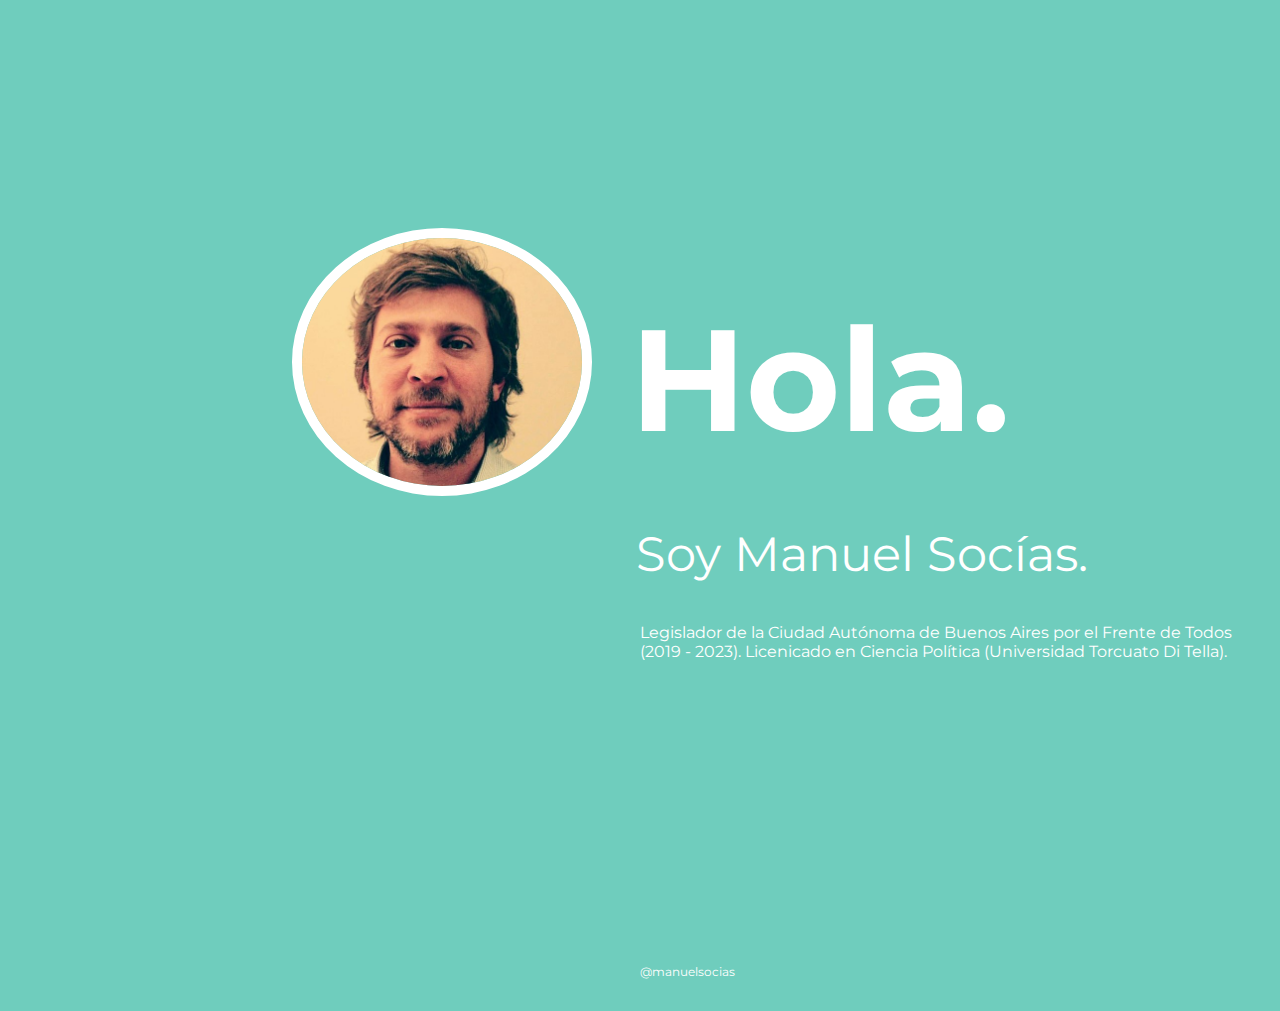
==== public/index.html @ 345fb531 "Site rebuild Mon, Dec  2, 2019  4:28:32 PM" ====
<!DOCTYPE html>
<html lang="es"><head>
	<meta name="generator" content="Hugo 0.60.0" />
    <meta charset="UTF-8">
    <meta name="viewport" content="width=device-width, initial-scale=1.0">
        <meta name="description" content="">

    <title>
            MS
    </title>

    
    <link rel="stylesheet" href="/css/style.css">

    <link rel="stylesheet" href="https://fonts.googleapis.com/css?family=Montserrat:400,700">
    <link rel="stylesheet" href="https://use.fontawesome.com/releases/v5.8.1/css/all.css" integrity="sha384-50oBUHEmvpQ+1lW4y57PTFmhCaXp0ML5d60M1M7uH2+nqUivzIebhndOJK28anvf" crossorigin="anonymous">

    
    <link rel="apple-touch-icon" sizes="180x180" href="/apple-touch-icon.png">
    <link rel="icon" type="image/png" sizes="32x32" href="/favicon-32x32.png">
    <link rel="icon" type="image/png" sizes="16x16" href="/favicon-16x16.png">
    <link rel="manifest" href="/site.webmanifest">

    
    <link href="/index.xml" rel="alternate" type="application/rss+xml" title="MS" />

    
        
    
</head>
<body>

<main>
    <div class="block introduction">
        <div class="column left">
            <img src="images/portrait.jpg" class="portrait" alt="Portrait" />
        </div>
        <div class="column right"><h1>Hola.</h1><h2>Soy Manuel Socías.</h2>
            <p>Legislador de la Ciudad Autónoma de Buenos Aires por el Frente de Todos (2019 - 2023). 

Licenicado en Ciencia Política (Universidad Torcuato Di Tella). </p>

            <div class="links"><a rel="me" href="mailto:manuel.salvador.socias@gmail.com" title="E-mail">
                        <span class="fas fa-envelope"></span>
                    </a><a rel="me" href="https://www.instagram.com/manuelsocias/" title="Instagram">
                        <span class="fab fa-instagram"></span>
                    </a><a rel="me" href="https://twitter.com/manuelsocias" title="Twitter">
                        <span class="fab fa-twitter"></span>
                    </a></div>
        </div>
    </div></main>

<footer>
    <div class="column"></div>
    <div class="column">
        @manuelsocias
    </div>
</footer></body>
</html>
---- css/style.css ----
html,body{color:#fff;margin:1rem;padding:0}html{font-family:Montserrat,"Helvetica Neue","Segoe UI",Helvetica,Arial,sans-serif;font-size:16px;overflow-y:auto}body{background-color:#6fcdbd}a{-webkit-transition:color 0.2s ease-out;-moz-transition:color 0.2s ease-out;transition:color 0.2s ease-out;color:#fff}a:hover{color:#333}h1{font-size:9rem}h2{font-size:3rem;font-weight:normal}h3{font-size:2rem;font-weight:normal}@media screen and (max-width: 992px){h1{font-size:15vw}h2{font-size:2.5rem}}img.portrait{box-sizing:border-box;border-radius:50%;border:10px solid #fff;margin:2em 3em;width:100%;height:auto;max-width:300px;max-height:300px}.column{flex:1}main .block{display:flex}main .block.introduction{margin-top:20vh;min-height:calc(100vh - 20vh)}main .column.left{text-align:end}main .column.right h1{margin-left:-10px;margin-bottom:0.4em}main .column.right h2{margin-left:-4px;margin-top:0}main .column.right .links{margin-top:2.5rem;font-size:1.5rem}main .column.right .links a{margin-right:0.5rem;text-decoration:none}@media screen and (max-width: 992px){main .block{flex-direction:column}main .block.introduction{margin-top:0}main .column.left{text-align:center}main .column.right h1{margin-top:0}main img.portrait{margin:0}}footer{display:flex;margin-top:3rem;font-size:0.75rem}@media screen and (max-width: 992px){footer{flex-direction:column}}
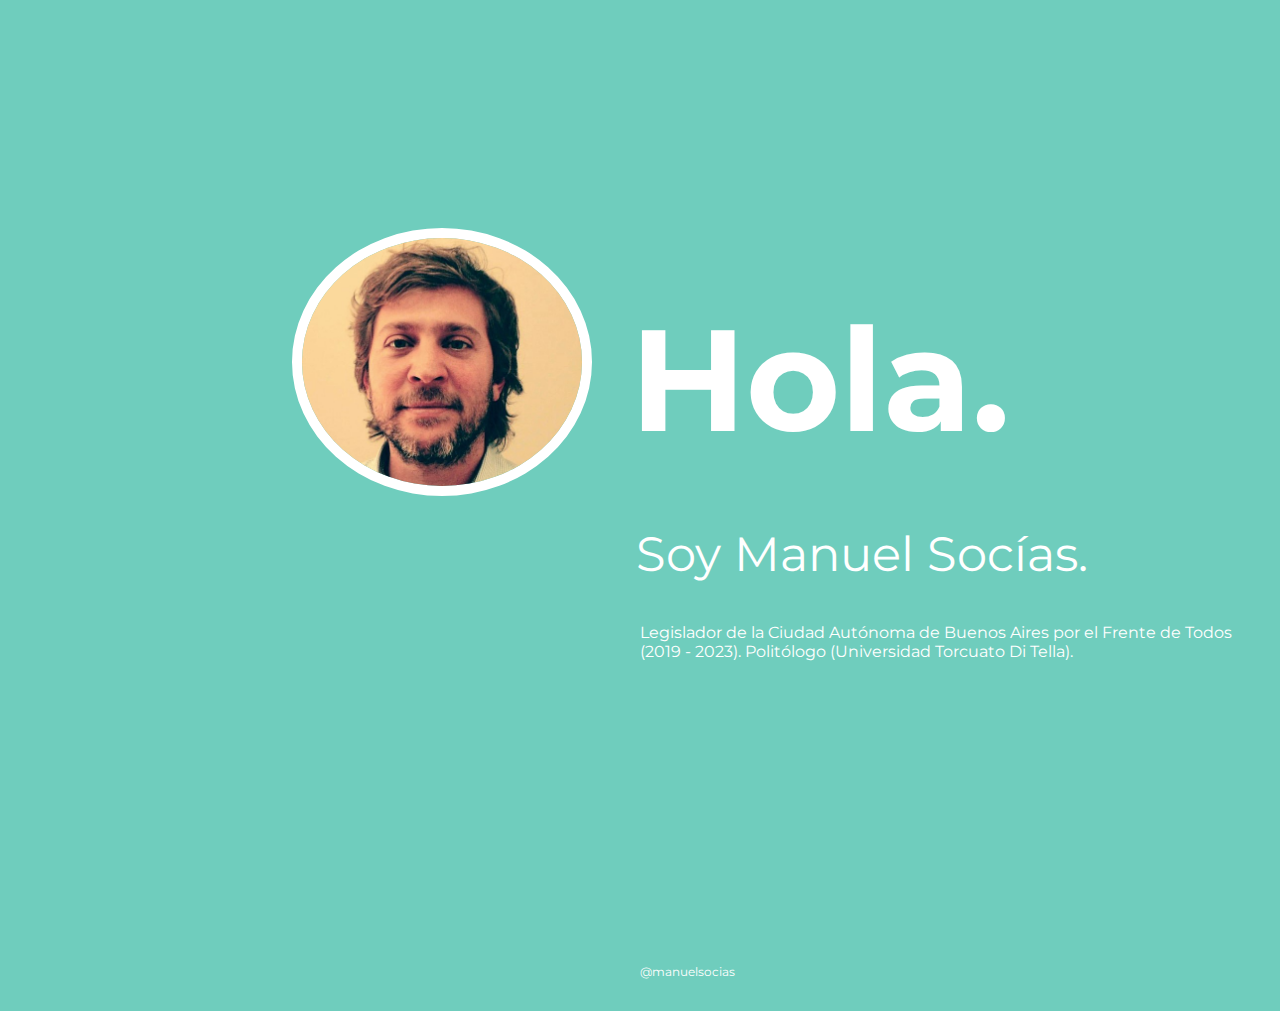
==== commit 6b6e798e: "Site rebuild Mon, Dec  2, 2019  4:33:04 PM" ====
--- a/public/index.html
+++ b/public/index.html
@@ -6,7 +6,7 @@
         <meta name="description" content="">
 
     <title>
-            MS
+            Manuel Socías
     </title>
 
     
@@ -22,7 +22,7 @@
     <link rel="manifest" href="/site.webmanifest">
 
     
-    <link href="/index.xml" rel="alternate" type="application/rss+xml" title="MS" />
+    <link href="/index.xml" rel="alternate" type="application/rss+xml" title="Manuel Socías" />
 
     
         
@@ -38,7 +38,7 @@
         <div class="column right"><h1>Hola.</h1><h2>Soy Manuel Socías.</h2>
             <p>Legislador de la Ciudad Autónoma de Buenos Aires por el Frente de Todos (2019 - 2023). 
 
-Licenicado en Ciencia Política (Universidad Torcuato Di Tella). </p>
+Politólogo (Universidad Torcuato Di Tella). </p>
 
             <div class="links"><a rel="me" href="mailto:manuel.salvador.socias@gmail.com" title="E-mail">
                         <span class="fas fa-envelope"></span>
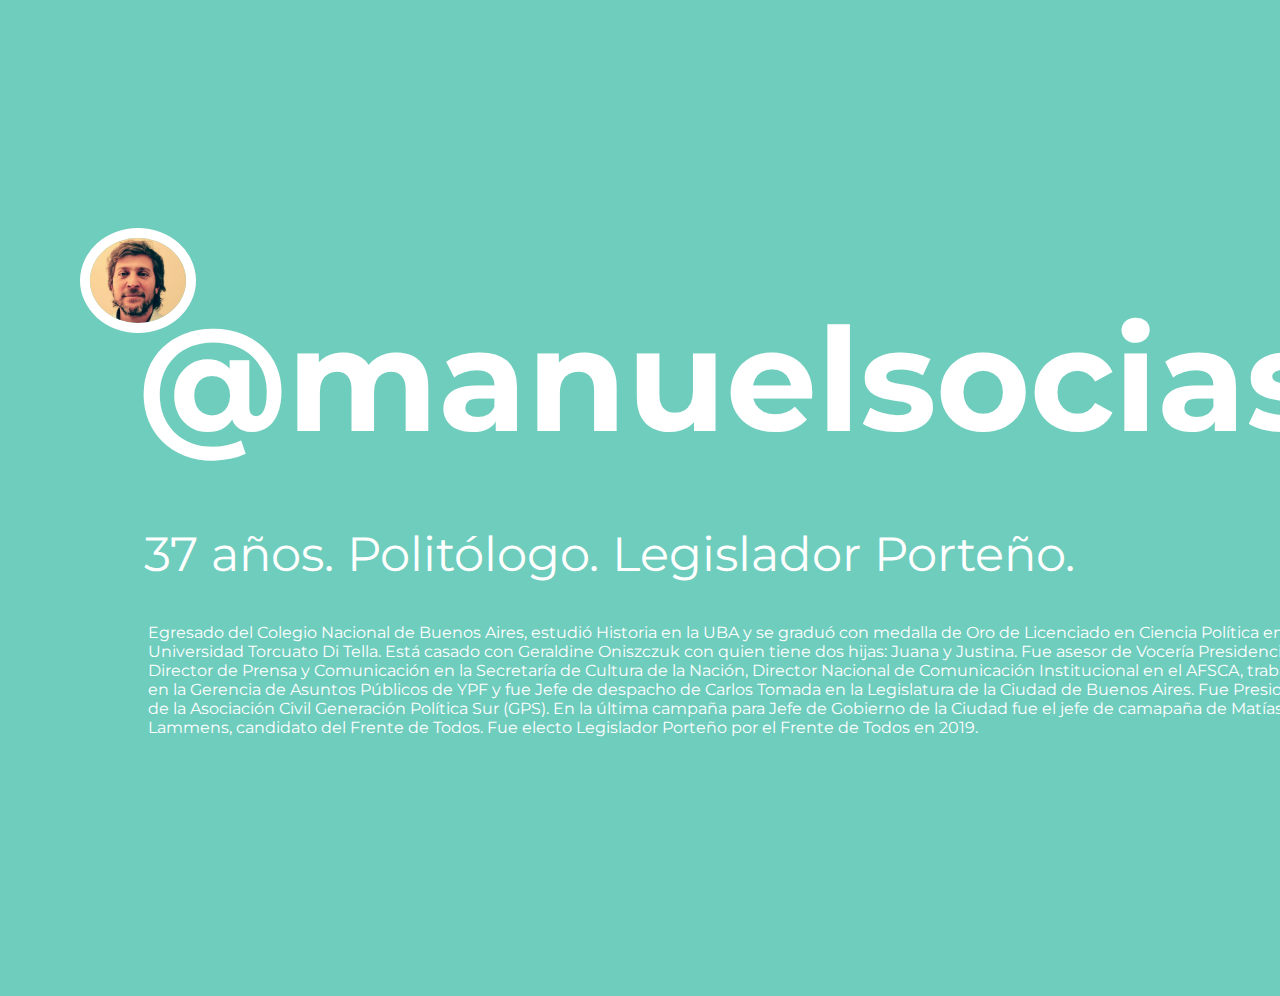
==== commit 22a7dbc5: "Site rebuild Mon, Dec  2, 2019  5:55:09 PM" ====
--- a/public/index.html
+++ b/public/index.html
@@ -35,10 +35,19 @@
         <div class="column left">
             <img src="images/portrait.jpg" class="portrait" alt="Portrait" />
         </div>
-        <div class="column right"><h1>Hola.</h1><h2>Soy Manuel Socías.</h2>
-            <p>Legislador de la Ciudad Autónoma de Buenos Aires por el Frente de Todos (2019 - 2023). 
+        <div class="column right"><h1>@manuelsocias</h1><h2>37 años. Politólogo. Legislador Porteño. </h2>
+            <p>
+Egresado del Colegio Nacional de Buenos Aires, estudió Historia en la UBA y se graduó con medalla de Oro de Licenciado en Ciencia Política en la Universidad Torcuato Di Tella.
 
-Politólogo (Universidad Torcuato Di Tella). </p>
+Está casado con Geraldine Oniszczuk con quien tiene dos hijas: Juana y Justina. 
+
+Fue asesor de Vocería Presidencial, Director de Prensa y Comunicación en la Secretaría de Cultura de la Nación, Director Nacional de Comunicación Institucional en el AFSCA, trabajó en la Gerencia de Asuntos Públicos de YPF y fue Jefe de despacho de Carlos Tomada en la Legislatura de la Ciudad de Buenos Aires.
+
+Fue Presidente de la Asociación Civil Generación Política Sur (GPS). 
+
+En la última campaña para Jefe de Gobierno de la Ciudad fue el jefe de camapaña de Matías Lammens, candidato del Frente de Todos. 
+
+Fue electo Legislador Porteño por el Frente de Todos en 2019.</p>
 
             <div class="links"><a rel="me" href="mailto:manuel.salvador.socias@gmail.com" title="E-mail">
                         <span class="fas fa-envelope"></span>
@@ -53,7 +62,7 @@
 <footer>
     <div class="column"></div>
     <div class="column">
-        @manuelsocias
+           
     </div>
 </footer></body>
 </html>
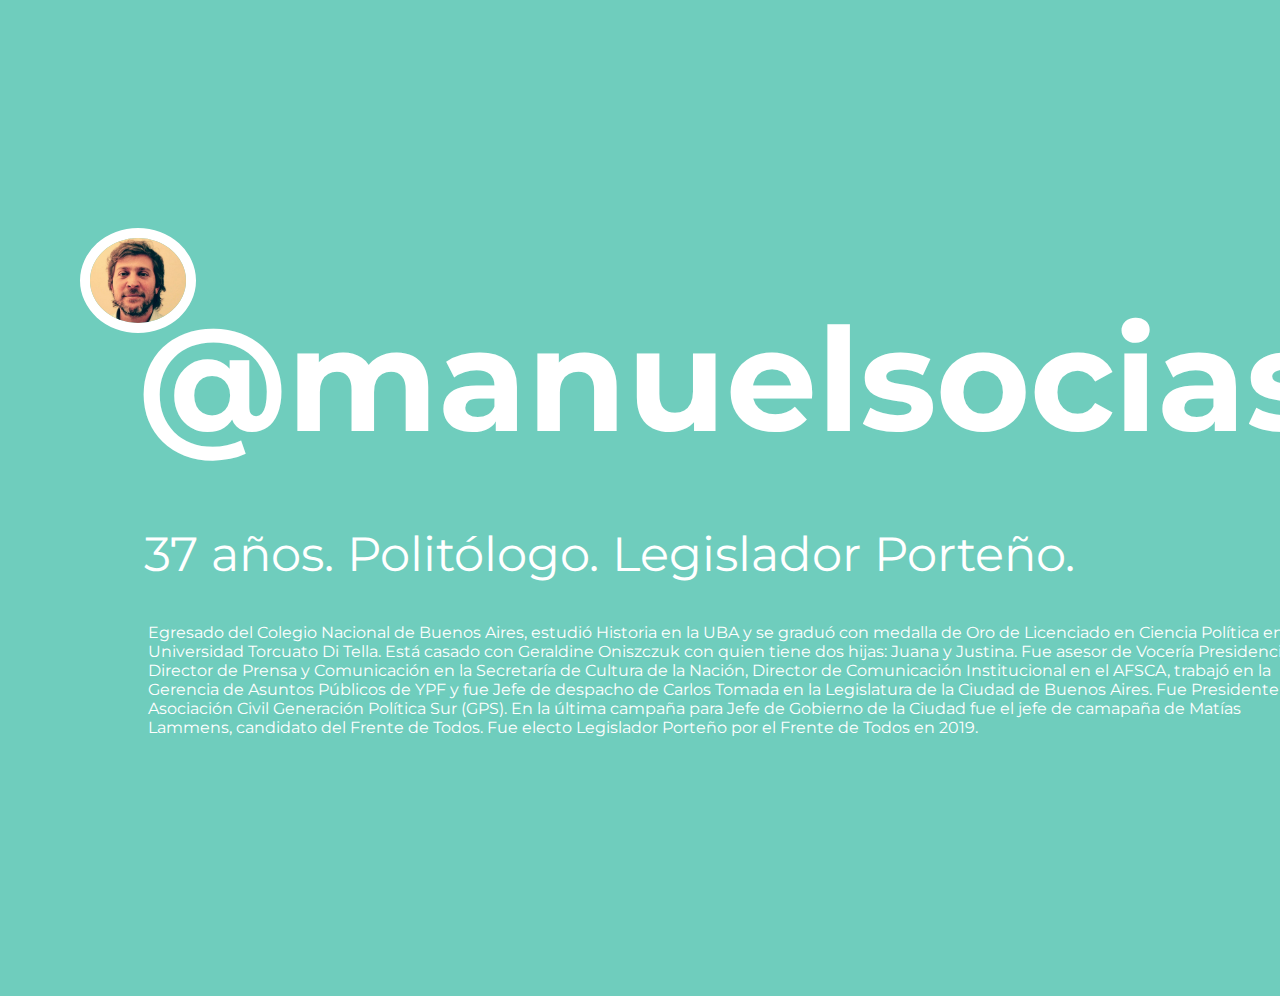
==== commit 16471b0f: "Site rebuild Mon, Dec  2, 2019  5:58:17 PM" ====
--- a/public/index.html
+++ b/public/index.html
@@ -41,7 +41,7 @@
 
 Está casado con Geraldine Oniszczuk con quien tiene dos hijas: Juana y Justina. 
 
-Fue asesor de Vocería Presidencial, Director de Prensa y Comunicación en la Secretaría de Cultura de la Nación, Director Nacional de Comunicación Institucional en el AFSCA, trabajó en la Gerencia de Asuntos Públicos de YPF y fue Jefe de despacho de Carlos Tomada en la Legislatura de la Ciudad de Buenos Aires.
+Fue asesor de Vocería Presidencial, Director de Prensa y Comunicación en la Secretaría de Cultura de la Nación, Director de Comunicación Institucional en el AFSCA, trabajó en la Gerencia de Asuntos Públicos de YPF y fue Jefe de despacho de Carlos Tomada en la Legislatura de la Ciudad de Buenos Aires.
 
 Fue Presidente de la Asociación Civil Generación Política Sur (GPS). 
 
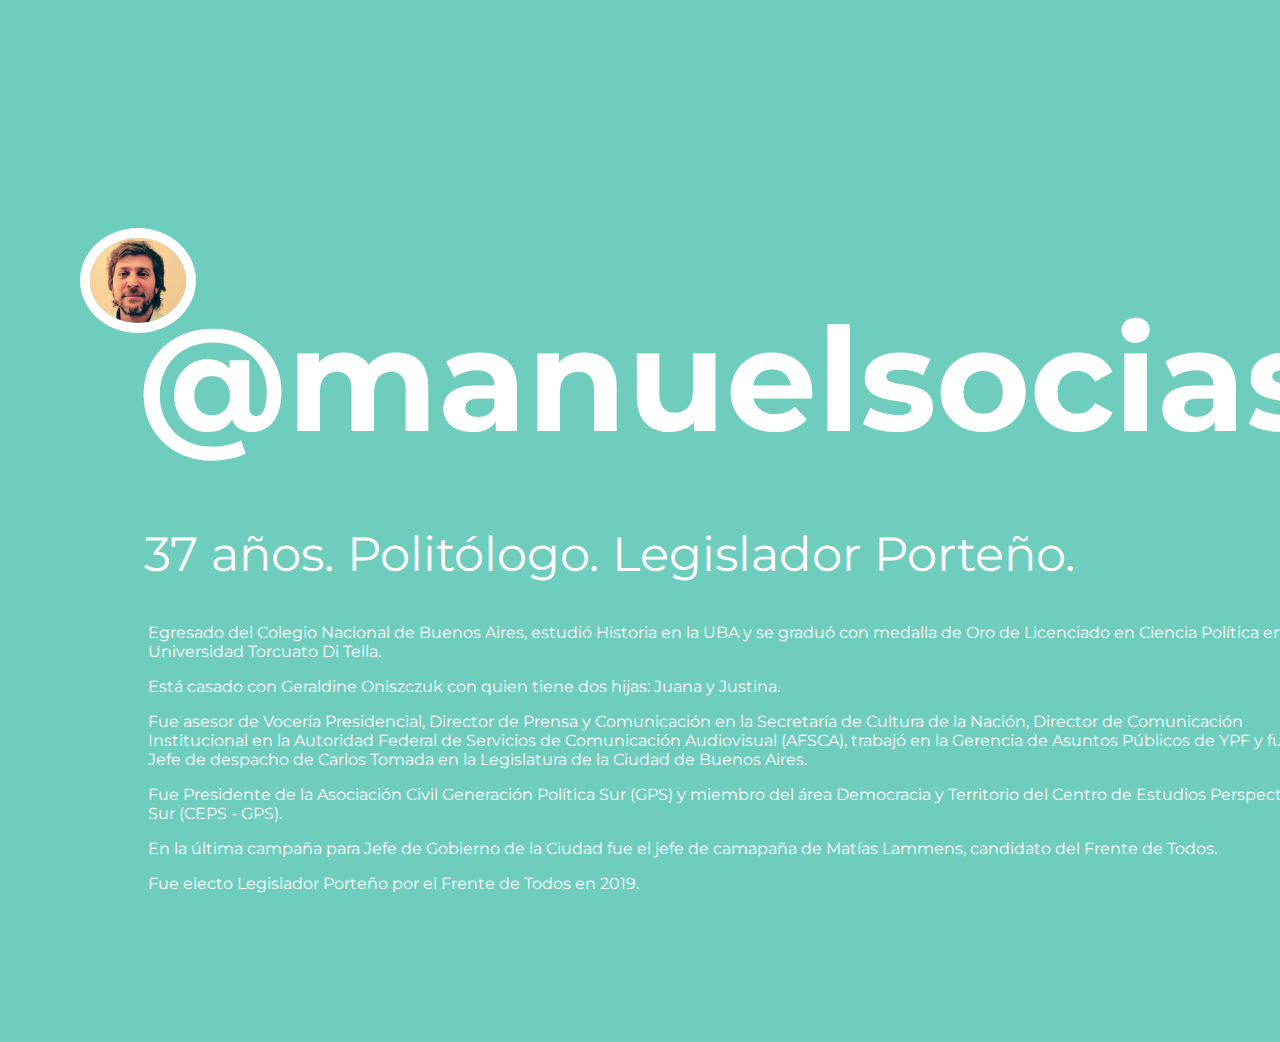
==== commit 1275914f: "Site rebuild Mon, Dec  2, 2019  6:02:21 PM" ====
--- a/public/index.html
+++ b/public/index.html
@@ -37,17 +37,17 @@
         </div>
         <div class="column right"><h1>@manuelsocias</h1><h2>37 años. Politólogo. Legislador Porteño. </h2>
             <p>
-Egresado del Colegio Nacional de Buenos Aires, estudió Historia en la UBA y se graduó con medalla de Oro de Licenciado en Ciencia Política en la Universidad Torcuato Di Tella.
+<p>Egresado del Colegio Nacional de Buenos Aires, estudió Historia en la UBA y se graduó con medalla de Oro de Licenciado en Ciencia Política en la Universidad Torcuato Di Tella.</p>
 
-Está casado con Geraldine Oniszczuk con quien tiene dos hijas: Juana y Justina. 
+<p>Está casado con Geraldine Oniszczuk con quien tiene dos hijas: Juana y Justina. </p>
 
-Fue asesor de Vocería Presidencial, Director de Prensa y Comunicación en la Secretaría de Cultura de la Nación, Director de Comunicación Institucional en el AFSCA, trabajó en la Gerencia de Asuntos Públicos de YPF y fue Jefe de despacho de Carlos Tomada en la Legislatura de la Ciudad de Buenos Aires.
+<p>Fue asesor de Vocería Presidencial, Director de Prensa y Comunicación en la Secretaría de Cultura de la Nación, Director de Comunicación Institucional en la Autoridad Federal de Servicios de Comunicación Audiovisual (AFSCA), trabajó en la Gerencia de Asuntos Públicos de YPF y fue Jefe de despacho de Carlos Tomada en la Legislatura de la Ciudad de Buenos Aires.</p>
 
-Fue Presidente de la Asociación Civil Generación Política Sur (GPS). 
+<p>Fue Presidente de la Asociación Civil Generación Política Sur (GPS) y miembro del área Democracia y Territorio del Centro de Estudios Perspectiva Sur (CEPS - GPS).</p>
 
-En la última campaña para Jefe de Gobierno de la Ciudad fue el jefe de camapaña de Matías Lammens, candidato del Frente de Todos. 
+<p>En la última campaña para Jefe de Gobierno de la Ciudad fue el jefe de camapaña de Matías Lammens, candidato del Frente de Todos.</p>
 
-Fue electo Legislador Porteño por el Frente de Todos en 2019.</p>
+<p>Fue electo Legislador Porteño por el Frente de Todos en 2019.</p></p>
 
             <div class="links"><a rel="me" href="mailto:manuel.salvador.socias@gmail.com" title="E-mail">
                         <span class="fas fa-envelope"></span>
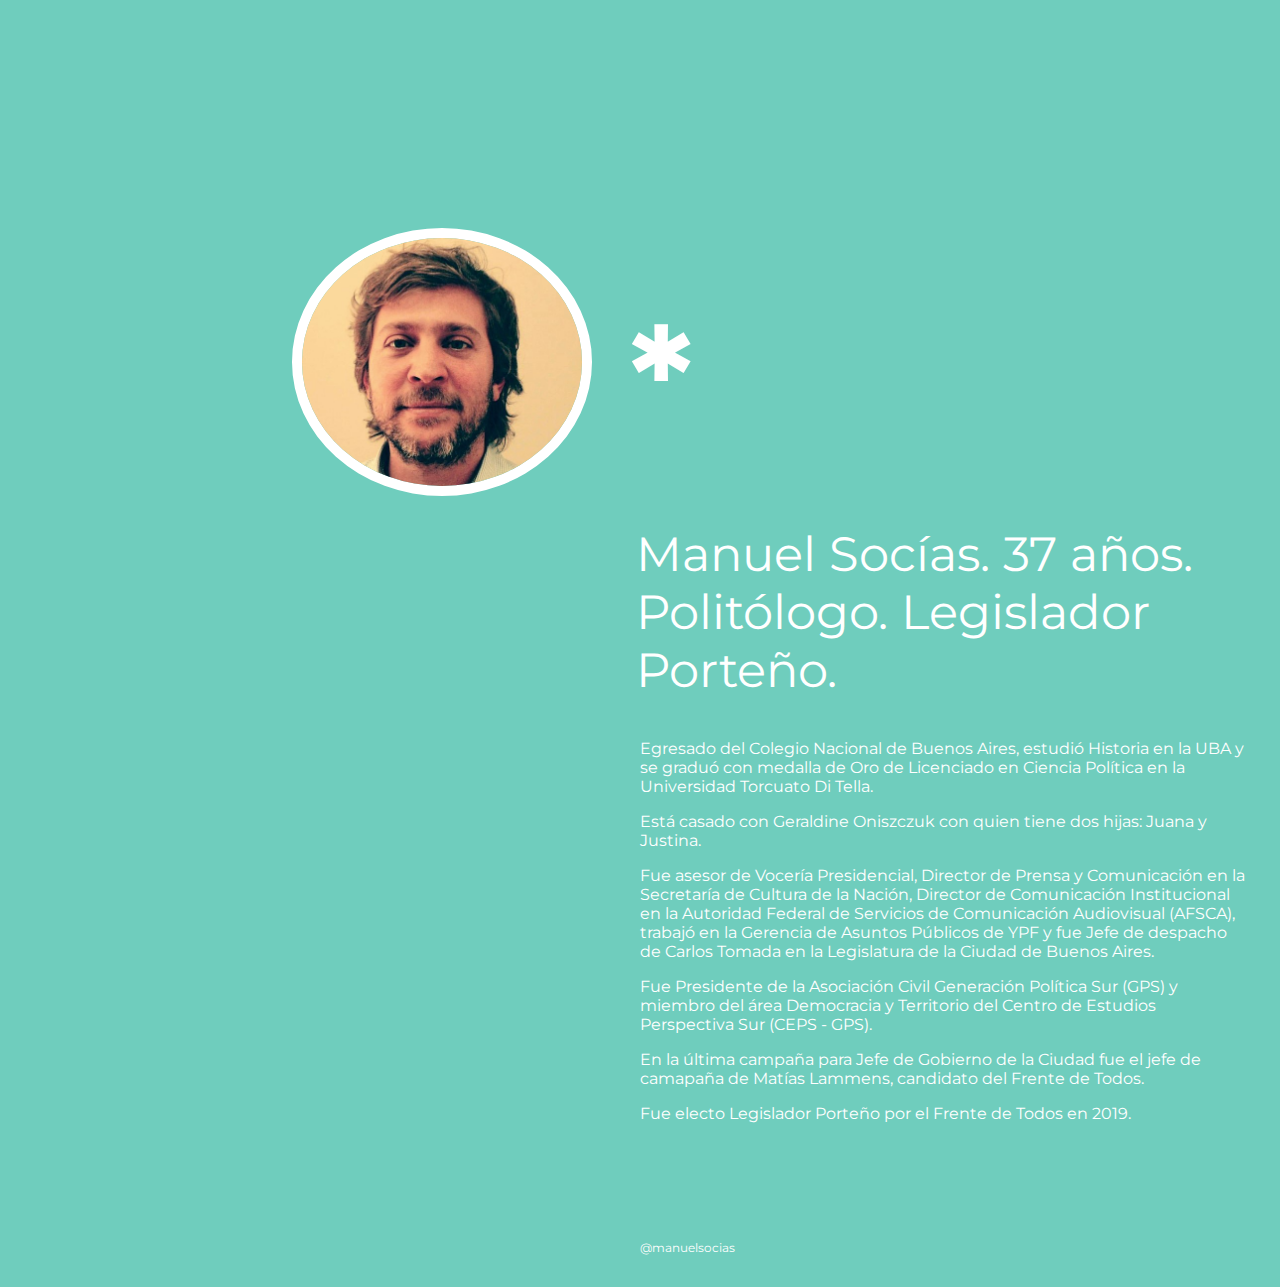
==== commit b49c3c66: "Site rebuild Mon, Dec  2, 2019  6:05:28 PM" ====
--- a/public/index.html
+++ b/public/index.html
@@ -35,7 +35,7 @@
         <div class="column left">
             <img src="images/portrait.jpg" class="portrait" alt="Portrait" />
         </div>
-        <div class="column right"><h1>@manuelsocias</h1><h2>37 años. Politólogo. Legislador Porteño. </h2>
+        <div class="column right"><h1>*</h1><h2>Manuel Socías. 37 años. Politólogo. Legislador Porteño. </h2>
             <p>
 <p>Egresado del Colegio Nacional de Buenos Aires, estudió Historia en la UBA y se graduó con medalla de Oro de Licenciado en Ciencia Política en la Universidad Torcuato Di Tella.</p>
 
@@ -62,7 +62,7 @@
 <footer>
     <div class="column"></div>
     <div class="column">
-           
+        @manuelsocias
     </div>
 </footer></body>
 </html>
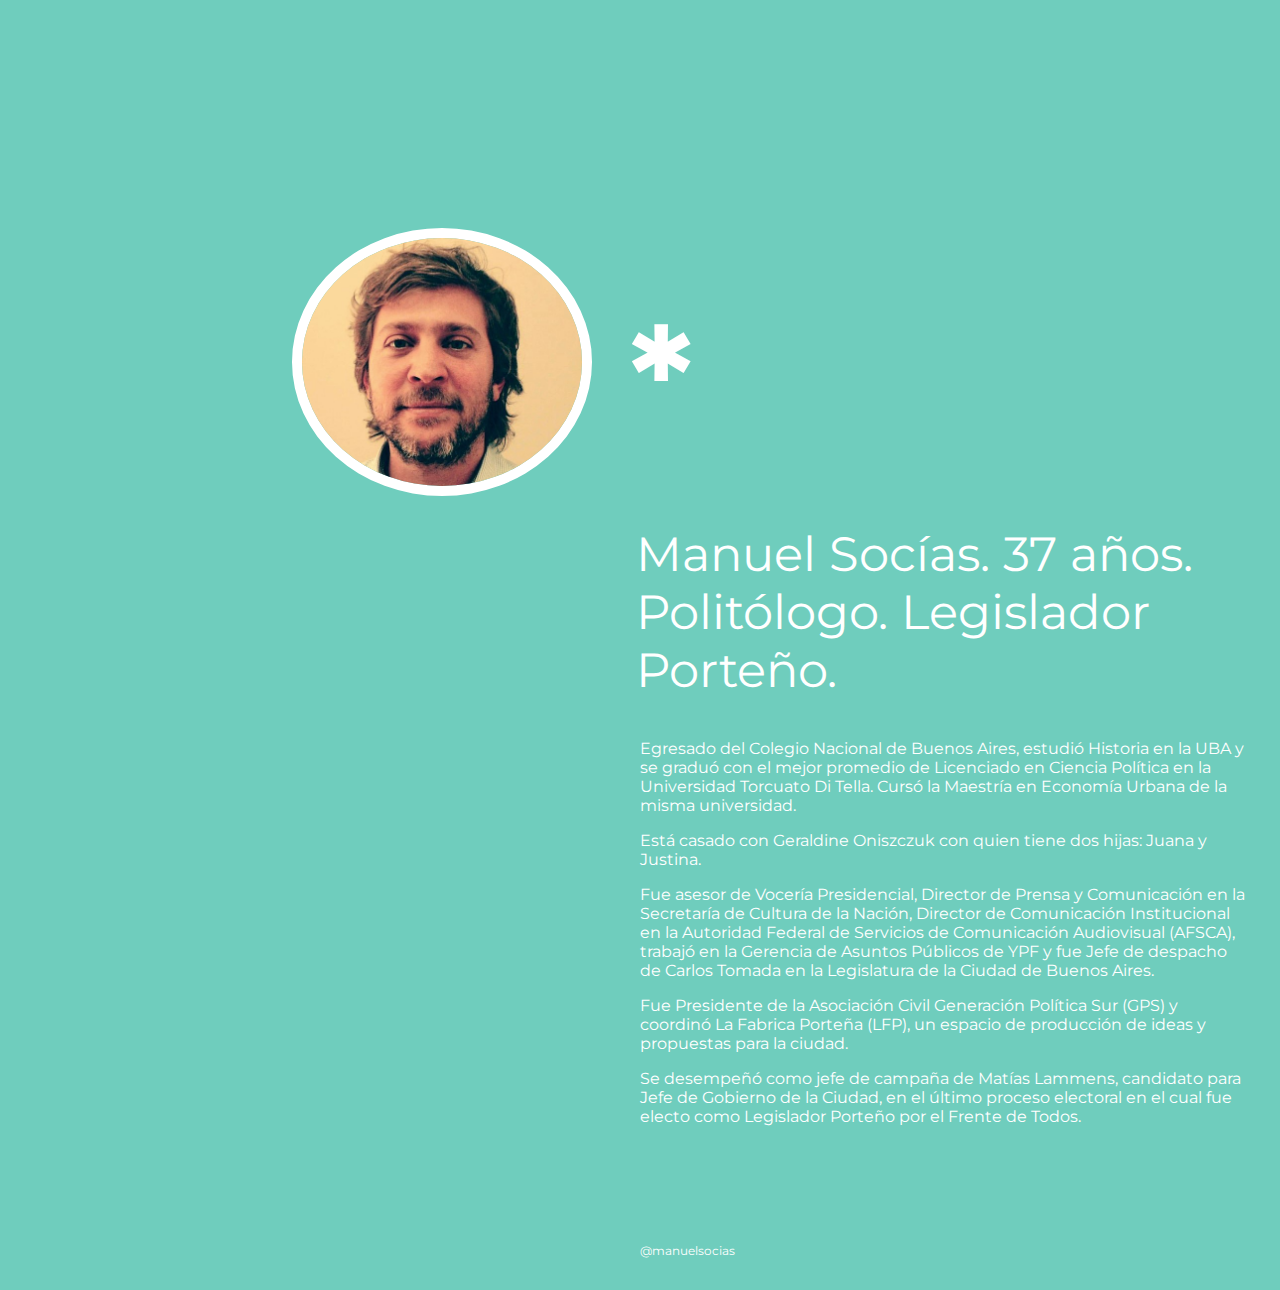
==== commit 49280211: "Site rebuild Tue, Dec  3, 2019  9:51:41 AM" ====
--- a/public/index.html
+++ b/public/index.html
@@ -37,17 +37,15 @@
         </div>
         <div class="column right"><h1>*</h1><h2>Manuel Socías. 37 años. Politólogo. Legislador Porteño. </h2>
             <p>
-<p>Egresado del Colegio Nacional de Buenos Aires, estudió Historia en la UBA y se graduó con medalla de Oro de Licenciado en Ciencia Política en la Universidad Torcuato Di Tella.</p>
+<p>Egresado del Colegio Nacional de Buenos Aires, estudió Historia en la UBA y se graduó con el mejor promedio de Licenciado en Ciencia Política en la Universidad Torcuato Di Tella. Cursó la Maestría en Economía Urbana de la misma universidad.</p>
 
-<p>Está casado con Geraldine Oniszczuk con quien tiene dos hijas: Juana y Justina. </p>
+<p>Está casado con Geraldine Oniszczuk con quien tiene dos hijas: Juana y Justina.</p>
 
 <p>Fue asesor de Vocería Presidencial, Director de Prensa y Comunicación en la Secretaría de Cultura de la Nación, Director de Comunicación Institucional en la Autoridad Federal de Servicios de Comunicación Audiovisual (AFSCA), trabajó en la Gerencia de Asuntos Públicos de YPF y fue Jefe de despacho de Carlos Tomada en la Legislatura de la Ciudad de Buenos Aires.</p>
 
-<p>Fue Presidente de la Asociación Civil Generación Política Sur (GPS) y miembro del área Democracia y Territorio del Centro de Estudios Perspectiva Sur (CEPS - GPS).</p>
+<p>Fue Presidente de la Asociación Civil Generación Política Sur (GPS) y coordinó La Fabrica Porteña (LFP), un espacio de producción de ideas y propuestas para la ciudad.</p>
 
-<p>En la última campaña para Jefe de Gobierno de la Ciudad fue el jefe de camapaña de Matías Lammens, candidato del Frente de Todos.</p>
-
-<p>Fue electo Legislador Porteño por el Frente de Todos en 2019.</p></p>
+<p>Se desempeñó como jefe de campaña de Matías Lammens, candidato para Jefe de Gobierno de la Ciudad, en el último proceso electoral en el cual fue electo como Legislador Porteño por el Frente de Todos.</p></p>
 
             <div class="links"><a rel="me" href="mailto:manuel.salvador.socias@gmail.com" title="E-mail">
                         <span class="fas fa-envelope"></span>
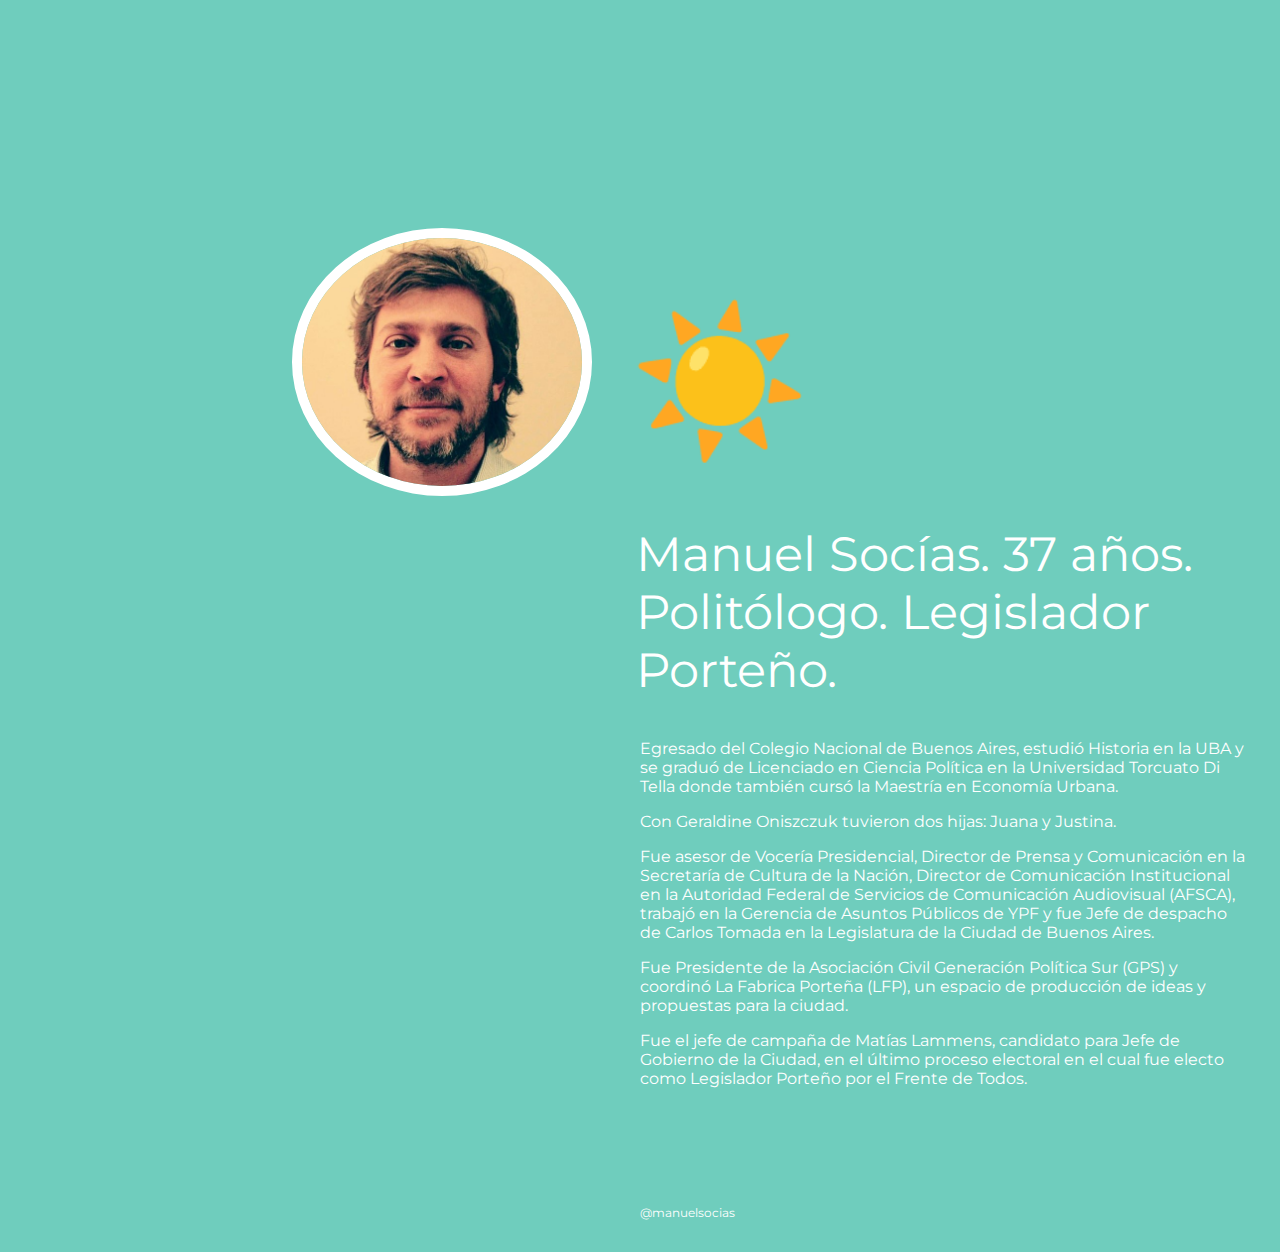
==== commit a3449cd8: "Site rebuild Tue, Dec  3, 2019  5:10:09 PM" ====
--- a/public/index.html
+++ b/public/index.html
@@ -35,20 +35,22 @@
         <div class="column left">
             <img src="images/portrait.jpg" class="portrait" alt="Portrait" />
         </div>
-        <div class="column right"><h1>*</h1><h2>Manuel Socías. 37 años. Politólogo. Legislador Porteño. </h2>
+        <div class="column right"><h1>☀️</h1><h2>Manuel Socías. 37 años. Politólogo. Legislador Porteño. </h2>
             <p>
-<p>Egresado del Colegio Nacional de Buenos Aires, estudió Historia en la UBA y se graduó con el mejor promedio de Licenciado en Ciencia Política en la Universidad Torcuato Di Tella. Cursó la Maestría en Economía Urbana de la misma universidad.</p>
+<p>Egresado del Colegio Nacional de Buenos Aires, estudió Historia en la UBA y se graduó de Licenciado en Ciencia Política en la Universidad Torcuato Di Tella donde también cursó la Maestría en Economía Urbana.</p>
 
-<p>Está casado con Geraldine Oniszczuk con quien tiene dos hijas: Juana y Justina.</p>
+<p>Con Geraldine Oniszczuk tuvieron dos hijas: Juana y Justina.</p>
 
 <p>Fue asesor de Vocería Presidencial, Director de Prensa y Comunicación en la Secretaría de Cultura de la Nación, Director de Comunicación Institucional en la Autoridad Federal de Servicios de Comunicación Audiovisual (AFSCA), trabajó en la Gerencia de Asuntos Públicos de YPF y fue Jefe de despacho de Carlos Tomada en la Legislatura de la Ciudad de Buenos Aires.</p>
 
 <p>Fue Presidente de la Asociación Civil Generación Política Sur (GPS) y coordinó La Fabrica Porteña (LFP), un espacio de producción de ideas y propuestas para la ciudad.</p>
 
-<p>Se desempeñó como jefe de campaña de Matías Lammens, candidato para Jefe de Gobierno de la Ciudad, en el último proceso electoral en el cual fue electo como Legislador Porteño por el Frente de Todos.</p></p>
+<p>Fue el jefe de campaña de Matías Lammens, candidato para Jefe de Gobierno de la Ciudad, en el último proceso electoral en el cual fue electo como Legislador Porteño por el Frente de Todos.</p></p>
 
-            <div class="links"><a rel="me" href="mailto:manuel.salvador.socias@gmail.com" title="E-mail">
+            <div class="links"><a rel="me" href="mailto:manuel.socias@legislatura.gob.ar" title="E-mail">
                         <span class="fas fa-envelope"></span>
+                    </a><a rel="me" href="https://www.facebook.com/sociasmanuel/" title="Facebook">
+                        <span class="fab fa-facebook"></span>
                     </a><a rel="me" href="https://www.instagram.com/manuelsocias/" title="Instagram">
                         <span class="fab fa-instagram"></span>
                     </a><a rel="me" href="https://twitter.com/manuelsocias" title="Twitter">
